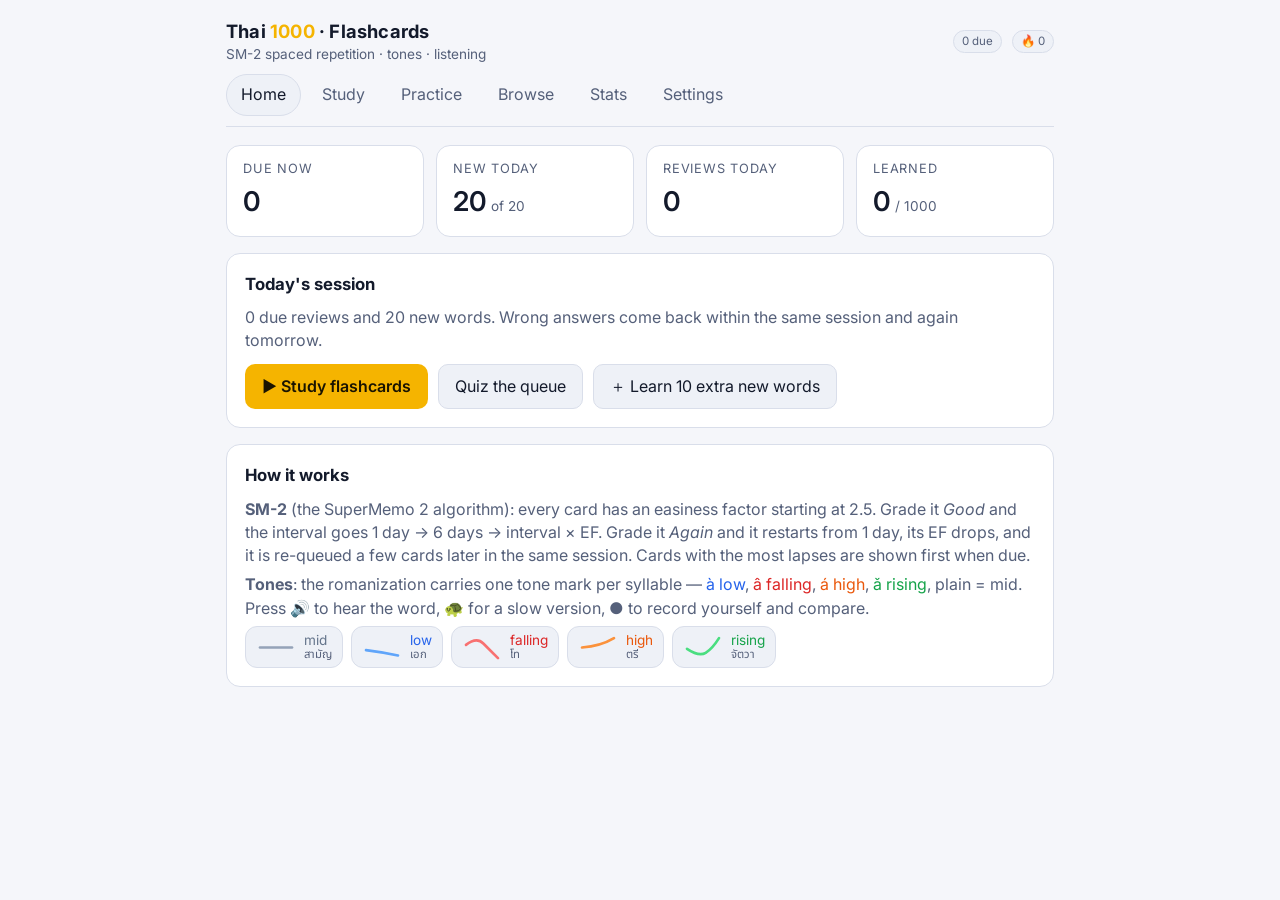
==== apps/thai-flashcards/index.html @ 16677bb8 "Add Thai 1000 flashcard app with SM-2 spaced repetition and tone audio Standalone browser app under " ====
<!DOCTYPE html>
<html lang="en">
<head>
  <meta charset="UTF-8">
  <meta name="viewport" content="width=device-width, initial-scale=1.0, viewport-fit=cover">
  <meta name="color-scheme" content="dark light">
  <title>Thai 1000 · Flashcards</title>
  <meta name="description" content="Learn the 1000 most important Thai words with SM-2 spaced repetition, listening drills and tone practice.">
  <link rel="preconnect" href="https://fonts.googleapis.com">
  <link rel="preconnect" href="https://fonts.gstatic.com" crossorigin>
  <link href="https://fonts.googleapis.com/css2?family=Inter:wght@400;500;600&family=Noto+Sans+Thai:wght@400;500;600&display=swap" rel="stylesheet">
  <link rel="stylesheet" href="css/style.css">
  <link rel="icon" href="data:image/svg+xml,%3Csvg xmlns='http://www.w3.org/2000/svg' viewBox='0 0 64 64'%3E%3Crect width='64' height='64' rx='14' fill='%23f5b400'/%3E%3Ctext x='32' y='44' font-size='34' text-anchor='middle' font-family='sans-serif'%3E%E0%B8%81%3C/text%3E%3C/svg%3E">
</head>
<body>
  <div class="app">
    <header class="top">
      <div>
        <h1>Thai <span>1000</span> · Flashcards</h1>
        <div class="sub">SM-2 spaced repetition · tones · listening</div>
      </div>
      <div class="row" id="headerRight"></div>
    </header>
    <nav class="tabs" id="tabs"></nav>
    <main id="main"></main>
  </div>
  <noscript>This app needs JavaScript.</noscript>
  <script src="data/words.js"></script>
  <script src="js/sm2.js"></script>
  <script src="js/audio.js"></script>
  <script src="js/app.js"></script>
</body>
</html>
---- apps/thai-flashcards/css/style.css ----
:root {
  --bg: #0f1420; --bg2: #161d2e; --bg3: #1f2940; --line: #2b3650;
  --text: #e8ecf5; --muted: #9aa6c0; --faint: #6b7590;
  --accent: #f5b400; --accent-2: #38bdf8; --ok: #4ade80; --bad: #f87171;
  --mid: #94a3b8; --low: #60a5fa; --falling: #f87171; --high: #fb923c; --rising: #4ade80;
  --radius: 14px; --font: "Inter", system-ui, -apple-system, "Segoe UI", Roboto, sans-serif;
  --thai: "Noto Sans Thai", "Sarabun", "Leelawadee UI", "Thonburi", "Tahoma", var(--font);
}
@media (prefers-color-scheme: light) {
  :root:not([data-theme="dark"]) {
    --bg: #f5f6fa; --bg2: #ffffff; --bg3: #eef1f7; --line: #d9deea;
    --text: #131a2b; --muted: #55607a; --faint: #8b95ad;
    --low: #2563eb; --falling: #dc2626; --high: #ea580c; --rising: #16a34a; --mid: #64748b;
  }
}
* { box-sizing: border-box; }
html, body { margin: 0; padding: 0; }
body { background: var(--bg); color: var(--text); font-family: var(--font); line-height: 1.45; -webkit-font-smoothing: antialiased; }
button { font: inherit; cursor: pointer; }
a { color: var(--accent-2); }
.app { max-width: 860px; margin: 0 auto; padding: 0 16px 96px; }
header.top { display: flex; align-items: center; justify-content: space-between; padding: 18px 0 10px; gap: 12px; }
header.top h1 { font-size: 1.15rem; margin: 0; letter-spacing: .2px; }
header.top h1 span { color: var(--accent); }
header.top .sub { color: var(--muted); font-size: .85rem; }
nav.tabs { display: flex; gap: 6px; overflow-x: auto; padding-bottom: 10px; border-bottom: 1px solid var(--line); margin-bottom: 18px; }
nav.tabs button { background: transparent; border: 1px solid transparent; color: var(--muted); padding: 8px 14px; border-radius: 999px; white-space: nowrap; }
nav.tabs button.active { background: var(--bg3); color: var(--text); border-color: var(--line); }
nav.tabs button:hover { color: var(--text); }

.grid { display: grid; gap: 12px; grid-template-columns: repeat(auto-fit, minmax(150px, 1fr)); }
.tile { background: var(--bg2); border: 1px solid var(--line); border-radius: var(--radius); padding: 14px 16px; }
.tile .k { color: var(--muted); font-size: .8rem; text-transform: uppercase; letter-spacing: .06em; }
.tile .v { font-size: 1.7rem; font-weight: 600; margin-top: 4px; }
.tile .v small { font-size: .85rem; color: var(--muted); font-weight: 400; margin-left: 4px; }

.panel { background: var(--bg2); border: 1px solid var(--line); border-radius: var(--radius); padding: 18px; margin-top: 16px; }
.panel h2 { margin: 0 0 10px; font-size: 1.05rem; }
.panel p { margin: 6px 0; color: var(--muted); }
.row { display: flex; flex-wrap: wrap; gap: 10px; align-items: center; }
.row.between { justify-content: space-between; }
.spacer { flex: 1; }

.btn { background: var(--bg3); color: var(--text); border: 1px solid var(--line); border-radius: 10px; padding: 10px 16px; transition: transform .05s, background .15s; }
.btn:hover { background: var(--line); }
.btn:active { transform: translateY(1px); }
.btn.primary { background: var(--accent); color: #1a1400; border-color: transparent; font-weight: 600; }
.btn.primary:hover { filter: brightness(1.08); }
.btn.ghost { background: transparent; }
.btn.sm { padding: 6px 10px; font-size: .85rem; border-radius: 8px; }
.btn.icon { padding: 6px 9px; line-height: 1; }
.btn:disabled { opacity: .5; cursor: default; }
.btn.danger { border-color: var(--bad); color: var(--bad); }
.btn.rec { border-color: var(--bad); }
.btn.rec.on { background: var(--bad); color: #fff; animation: pulse 1s infinite; }
@keyframes pulse { 50% { opacity: .6; } }

.badge { display: inline-block; font-size: .72rem; padding: 2px 8px; border-radius: 999px; background: var(--bg3); color: var(--muted); border: 1px solid var(--line); }
.badge.new { color: var(--accent-2); border-color: var(--accent-2); }
.badge.learning, .badge.relearning { color: var(--accent); border-color: var(--accent); }
.badge.young { color: var(--rising); border-color: var(--rising); }
.badge.mature { color: var(--ok); border-color: var(--ok); background: rgba(74,222,128,.08); }
.badge.leech { color: var(--bad); border-color: var(--bad); }

/* --- session --- */
.session-bar { display: flex; align-items: center; gap: 12px; margin-bottom: 12px; color: var(--muted); font-size: .85rem; }
.progress { flex: 1; height: 6px; background: var(--bg3); border-radius: 3px; overflow: hidden; }
.progress > div { height: 100%; background: var(--accent); transition: width .2s; }

.card { background: var(--bg2); border: 1px solid var(--line); border-radius: 20px; padding: 28px 22px; min-height: 300px; display: flex; flex-direction: column; align-items: center; justify-content: center; text-align: center; gap: 14px; position: relative; }
.card.clickable { cursor: pointer; }
.card .hint { position: absolute; bottom: 12px; color: var(--faint); font-size: .8rem; }
.card .cat { position: absolute; top: 12px; left: 14px; }
.card .stage { position: absolute; top: 12px; right: 14px; }
.thai { font-family: var(--thai); font-size: clamp(2.4rem, 8vw, 4rem); line-height: 1.5; font-weight: 500; }
.thai.small { font-size: clamp(1.6rem, 5vw, 2.4rem); }
.roman { font-size: 1.5rem; letter-spacing: .02em; }
.roman .syl { font-weight: 600; }
.roman .sep { color: var(--faint); margin: 0 3px; }
.en { font-size: 1.35rem; }
.en.prompt { font-size: 1.9rem; font-weight: 500; }
.tone-mid { color: var(--mid); } .tone-low { color: var(--low); } .tone-falling { color: var(--falling); } .tone-high { color: var(--high); } .tone-rising { color: var(--rising); }
.tones { display: flex; flex-wrap: wrap; gap: 8px; justify-content: center; }
.tone-chip { display: flex; align-items: center; gap: 8px; background: var(--bg3); border: 1px solid var(--line); border-radius: 12px; padding: 6px 10px; font-size: .85rem; }
.tone-chip .lbl { display: flex; flex-direction: column; line-height: 1.15; text-align: left; }
.tone-chip .lbl small { color: var(--muted); font-family: var(--thai); }
.tone-chip.big { padding: 12px 16px; font-size: 1rem; cursor: pointer; flex-direction: column; min-width: 110px; }
.tone-chip.big:hover { border-color: var(--accent); }
.tone-chip.big.correct { border-color: var(--ok); background: rgba(74,222,128,.12); }
.tone-chip.big.wrong { border-color: var(--bad); background: rgba(248,113,113,.12); }
.meta { color: var(--faint); font-size: .8rem; }
.audio-row { display: flex; flex-wrap: wrap; gap: 8px; justify-content: center; }
.speaker { font-size: 2.6rem; background: var(--bg3); border: 1px solid var(--line); border-radius: 50%; width: 92px; height: 92px; display: inline-flex; align-items: center; justify-content: center; }
.speaker:hover { border-color: var(--accent); }

.grades { display: grid; grid-template-columns: repeat(4, 1fr); gap: 8px; margin-top: 14px; }
.grades button { border-radius: 12px; padding: 12px 6px; border: 1px solid var(--line); background: var(--bg2); color: var(--text); display: flex; flex-direction: column; gap: 2px; align-items: center; }
.grades button small { color: var(--muted); font-size: .75rem; }
.grades button kbd { font-size: .65rem; color: var(--faint); }
.grades .again { border-color: var(--bad); } .grades .again:hover { background: rgba(248,113,113,.15); }
.grades .hard { border-color: var(--high); } .grades .hard:hover { background: rgba(251,146,60,.15); }
.grades .good { border-color: var(--ok); } .grades .good:hover { background: rgba(74,222,128,.15); }
.grades .easy { border-color: var(--accent-2); } .grades .easy:hover { background: rgba(56,189,248,.15); }

.options { display: grid; grid-template-columns: 1fr; gap: 8px; margin-top: 14px; }
@media (min-width: 560px) { .options { grid-template-columns: 1fr 1fr; } }
.options button { text-align: left; padding: 14px 16px; border-radius: 12px; border: 1px solid var(--line); background: var(--bg2); color: var(--text); font-size: 1.05rem; display: flex; gap: 10px; align-items: center; }
.options button .thai { font-size: 1.5rem; }
.options button kbd { color: var(--faint); font-size: .75rem; border: 1px solid var(--line); border-radius: 4px; padding: 0 5px; }
.options button:hover { border-color: var(--accent); }
.options button.correct { border-color: var(--ok); background: rgba(74,222,128,.14); }
.options button.wrong { border-color: var(--bad); background: rgba(248,113,113,.14); }
.options button:disabled { cursor: default; }
.feedback { margin-top: 14px; padding: 14px 16px; border-radius: 12px; border: 1px solid var(--line); background: var(--bg2); display: flex; flex-direction: column; gap: 8px; align-items: center; text-align: center; }
.feedback.ok { border-color: var(--ok); } .feedback.bad { border-color: var(--bad); }
.feedback .title { font-weight: 600; }

.done { text-align: center; padding: 30px 10px; }
.done .big { font-size: 2.2rem; }

/* --- browse --- */
.toolbar { display: flex; flex-wrap: wrap; gap: 8px; margin-bottom: 12px; }
input[type=text], input[type=search], select, input[type=number] { background: var(--bg2); color: var(--text); border: 1px solid var(--line); border-radius: 10px; padding: 9px 12px; font: inherit; }
input[type=search] { flex: 1; min-width: 180px; }
input[type=range] { width: 160px; }
.list { display: flex; flex-direction: column; gap: 6px; }
.wrow { display: grid; grid-template-columns: 1fr auto; gap: 8px 12px; align-items: center; background: var(--bg2); border: 1px solid var(--line); border-radius: 12px; padding: 10px 12px; }
.wrow .main { display: flex; flex-wrap: wrap; gap: 4px 14px; align-items: baseline; }
.wrow .thai { font-size: 1.35rem; }
.wrow .roman { font-size: .95rem; }
.wrow .en { font-size: .95rem; color: var(--muted); }
.wrow .right { display: flex; gap: 6px; align-items: center; }
.wrow .due { color: var(--faint); font-size: .75rem; }

/* --- stats --- */
.bars { display: flex; align-items: flex-end; gap: 4px; height: 110px; margin-top: 10px; }
.bars .bar { flex: 1; display: flex; flex-direction: column; align-items: center; justify-content: flex-end; height: 100%; font-size: .65rem; color: var(--faint); gap: 3px; }
.bars .bar > div { width: 100%; background: var(--accent-2); border-radius: 4px 4px 0 0; min-height: 2px; }
.bars .bar.today > div { background: var(--accent); }
.tone-acc { display: grid; grid-template-columns: repeat(auto-fit, minmax(120px, 1fr)); gap: 8px; }
.tone-acc .t { background: var(--bg3); border-radius: 10px; padding: 8px 10px; display: flex; align-items: center; gap: 8px; }
.tone-acc .t b { display: block; }
.tone-acc .t small { color: var(--muted); }

/* --- settings --- */
.setting { display: flex; justify-content: space-between; align-items: center; gap: 12px; padding: 10px 0; border-bottom: 1px solid var(--line); flex-wrap: wrap; }
.setting:last-child { border-bottom: 0; }
.setting label { font-weight: 500; }
.setting small { display: block; color: var(--muted); font-weight: 400; }
.cats { display: flex; flex-wrap: wrap; gap: 6px; }
.cats label { background: var(--bg3); border: 1px solid var(--line); border-radius: 999px; padding: 4px 10px; font-size: .85rem; cursor: pointer; }
.cats label.off { opacity: .45; }
.cats input { display: none; }

.toast { position: fixed; left: 50%; bottom: 24px; transform: translateX(-50%); background: var(--bg3); color: var(--text); border: 1px solid var(--line); padding: 10px 16px; border-radius: 10px; box-shadow: 0 8px 30px rgba(0,0,0,.35); max-width: 90vw; z-index: 20; font-size: .9rem; }
.kbd-help { color: var(--faint); font-size: .78rem; text-align: center; margin-top: 12px; }
kbd { font-family: var(--font); }
.mode-grid { display: grid; grid-template-columns: repeat(auto-fit, minmax(190px, 1fr)); gap: 10px; }
.mode { background: var(--bg2); border: 1px solid var(--line); border-radius: var(--radius); padding: 16px; cursor: pointer; text-align: left; color: var(--text); }
.mode:hover { border-color: var(--accent); }
.mode .ic { font-size: 1.6rem; }
.mode b { display: block; margin-top: 6px; }
.mode span { color: var(--muted); font-size: .85rem; }
.hidden { display: none !important; }
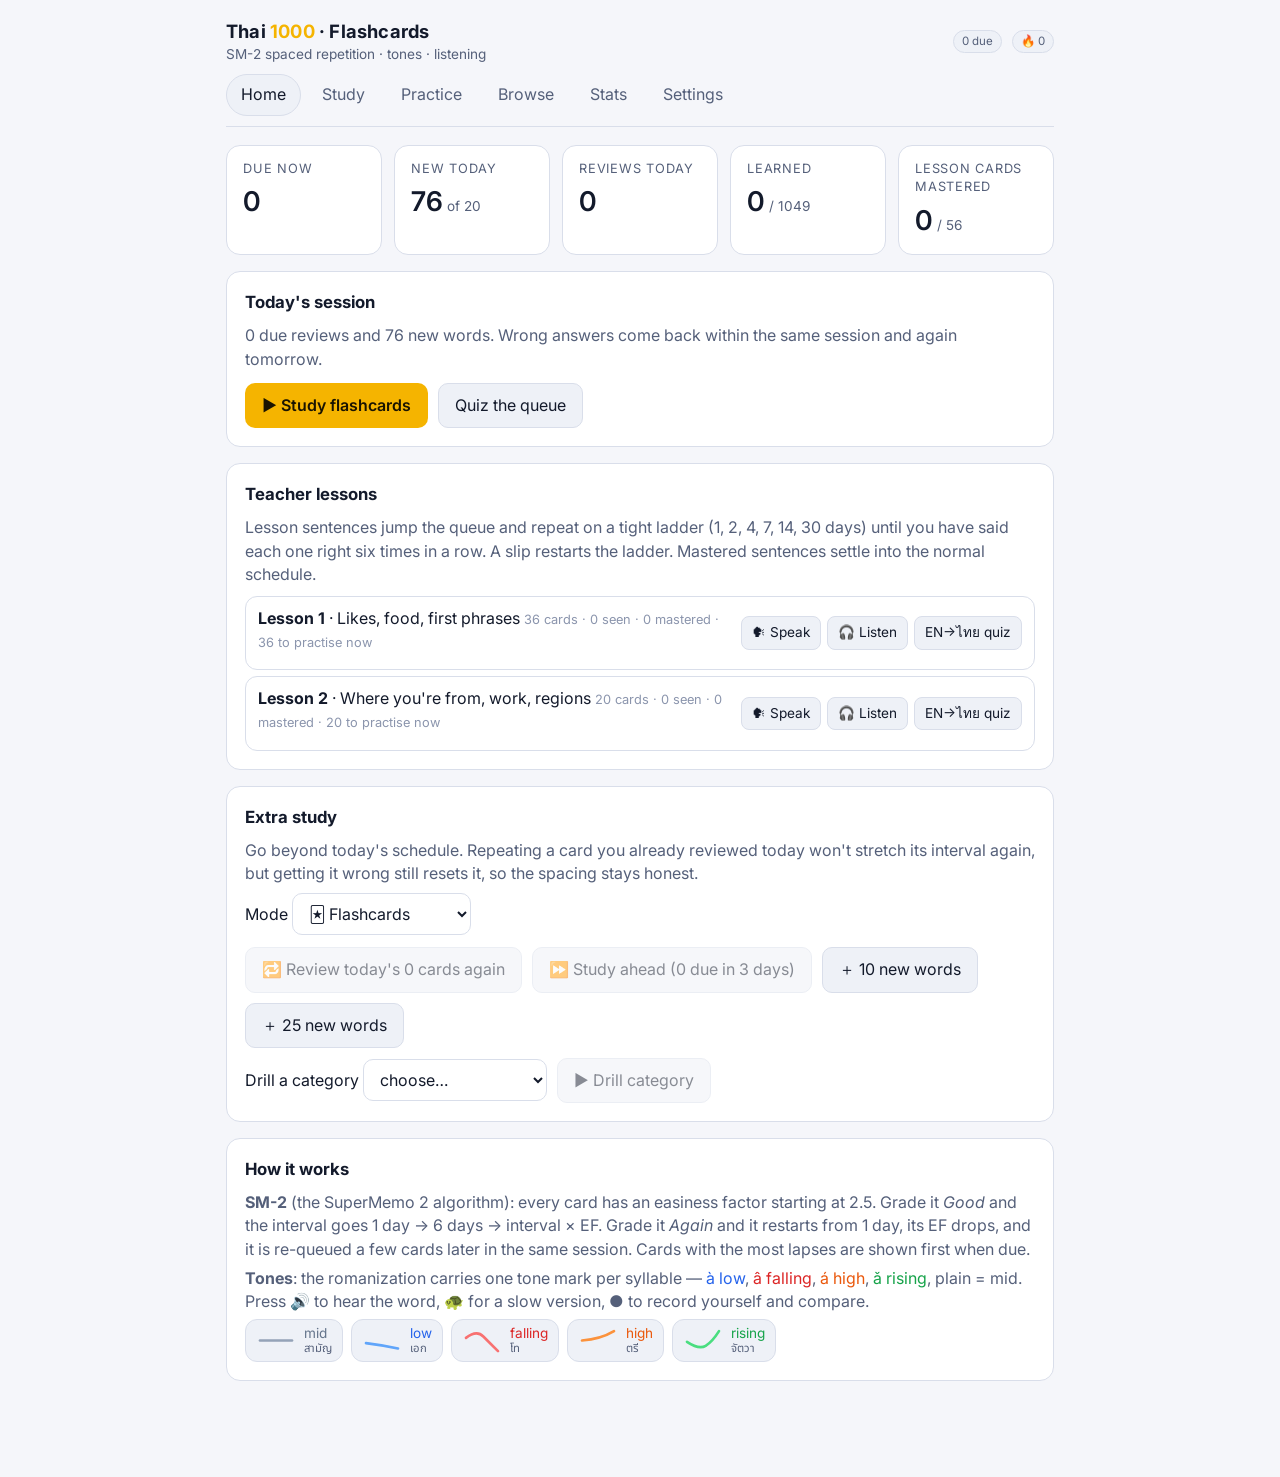
==== commit 67651e18: "Teacher-lesson priority deck + house romanization across the dictionary - data/lessons.js: 56 senten" ====
--- a/apps/thai-flashcards/index.html
+++ b/apps/thai-flashcards/index.html
@@ -26,6 +26,7 @@
   </div>
   <noscript>This app needs JavaScript.</noscript>
   <script src="data/words.js"></script>
+  <script src="data/lessons.js"></script>
   <script src="js/sm2.js"></script>
   <script src="js/audio.js"></script>
   <script src="js/app.js"></script>
--- a/apps/thai-flashcards/css/style.css
+++ b/apps/thai-flashcards/css/style.css
@@ -162,3 +162,12 @@
 .mode b { display: block; margin-top: 6px; }
 .mode span { color: var(--muted); font-size: .85rem; }
 .hidden { display: none !important; }
+
+.seg { display: inline-flex; border: 1px solid var(--line); border-radius: 999px; overflow: hidden; }
+.seg button { background: transparent; border: 0; color: var(--muted); padding: 5px 10px; font-size: .78rem; white-space: nowrap; }
+.seg button.on { background: var(--accent); color: #1a1400; font-weight: 600; }
+.seg button:not(.on):hover { color: var(--text); }
+@media (max-width: 480px) { .session-bar { flex-wrap: wrap; } .session-bar .progress { order: 5; flex-basis: 100%; } }
+@media (max-width: 480px) { .session-bar > span:first-child { display: none; } .session-bar .btn.sm { margin-left: auto; } }
+.badge.prio { color: var(--accent); border-color: var(--accent); background: rgba(245,180,0,.10); }
+.wrow .progress { height: 5px; }
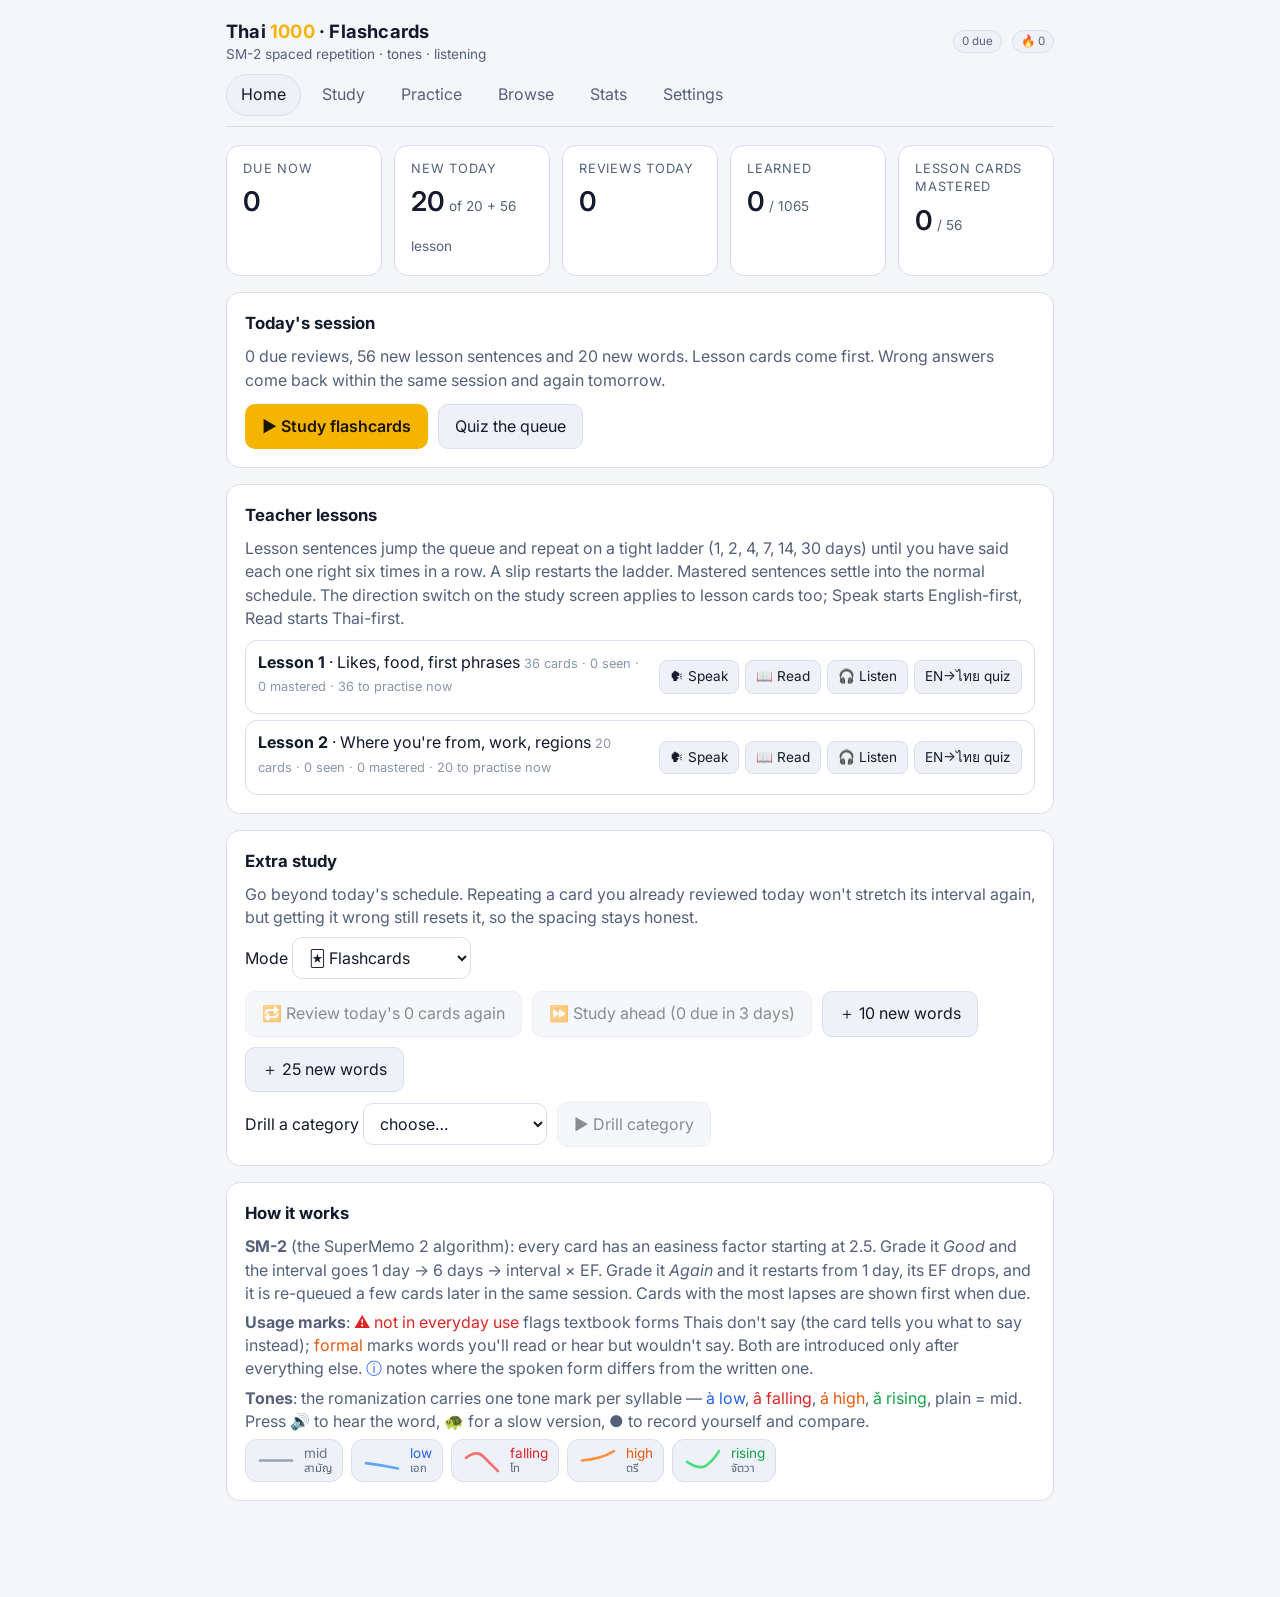
==== commit 17506013: "Usage marks: flag textbook/formal words on the card and deprioritise them - data/usage-notes.js: 69 " ====
--- a/apps/thai-flashcards/index.html
+++ b/apps/thai-flashcards/index.html
@@ -27,6 +27,7 @@
   <noscript>This app needs JavaScript.</noscript>
   <script src="data/words.js"></script>
   <script src="data/lessons.js"></script>
+  <script src="data/usage-notes.js"></script>
   <script src="js/sm2.js"></script>
   <script src="js/audio.js"></script>
   <script src="js/app.js"></script>
--- a/apps/thai-flashcards/css/style.css
+++ b/apps/thai-flashcards/css/style.css
@@ -171,3 +171,11 @@
 @media (max-width: 480px) { .session-bar > span:first-child { display: none; } .session-bar .btn.sm { margin-left: auto; } }
 .badge.prio { color: var(--accent); border-color: var(--accent); background: rgba(245,180,0,.10); }
 .wrow .progress { height: 5px; }
+
+.usage-pill { font-size: .78rem; padding: 3px 10px; border-radius: 999px; border: 1px solid; margin-top: 14px; }
+.usage-pill.rare, .badge.usage-rare { color: var(--bad); border-color: var(--bad); background: rgba(248,113,113,.10); }
+.usage-pill.formal, .badge.usage-formal { color: var(--high); border-color: var(--high); background: rgba(251,146,60,.10); }
+.usage-pill.note, .badge.usage-note { color: var(--accent-2); border-color: var(--accent-2); background: rgba(56,189,248,.10); }
+.usage-note { font-size: .88rem; text-align: left; border-left: 3px solid; border-radius: 8px; padding: 8px 12px; background: var(--bg3); max-width: 520px; }
+.usage-note.rare { border-color: var(--bad); } .usage-note.formal { border-color: var(--high); } .usage-note.note { border-color: var(--accent-2); }
+.usage-note .use { display: block; margin-top: 4px; }
